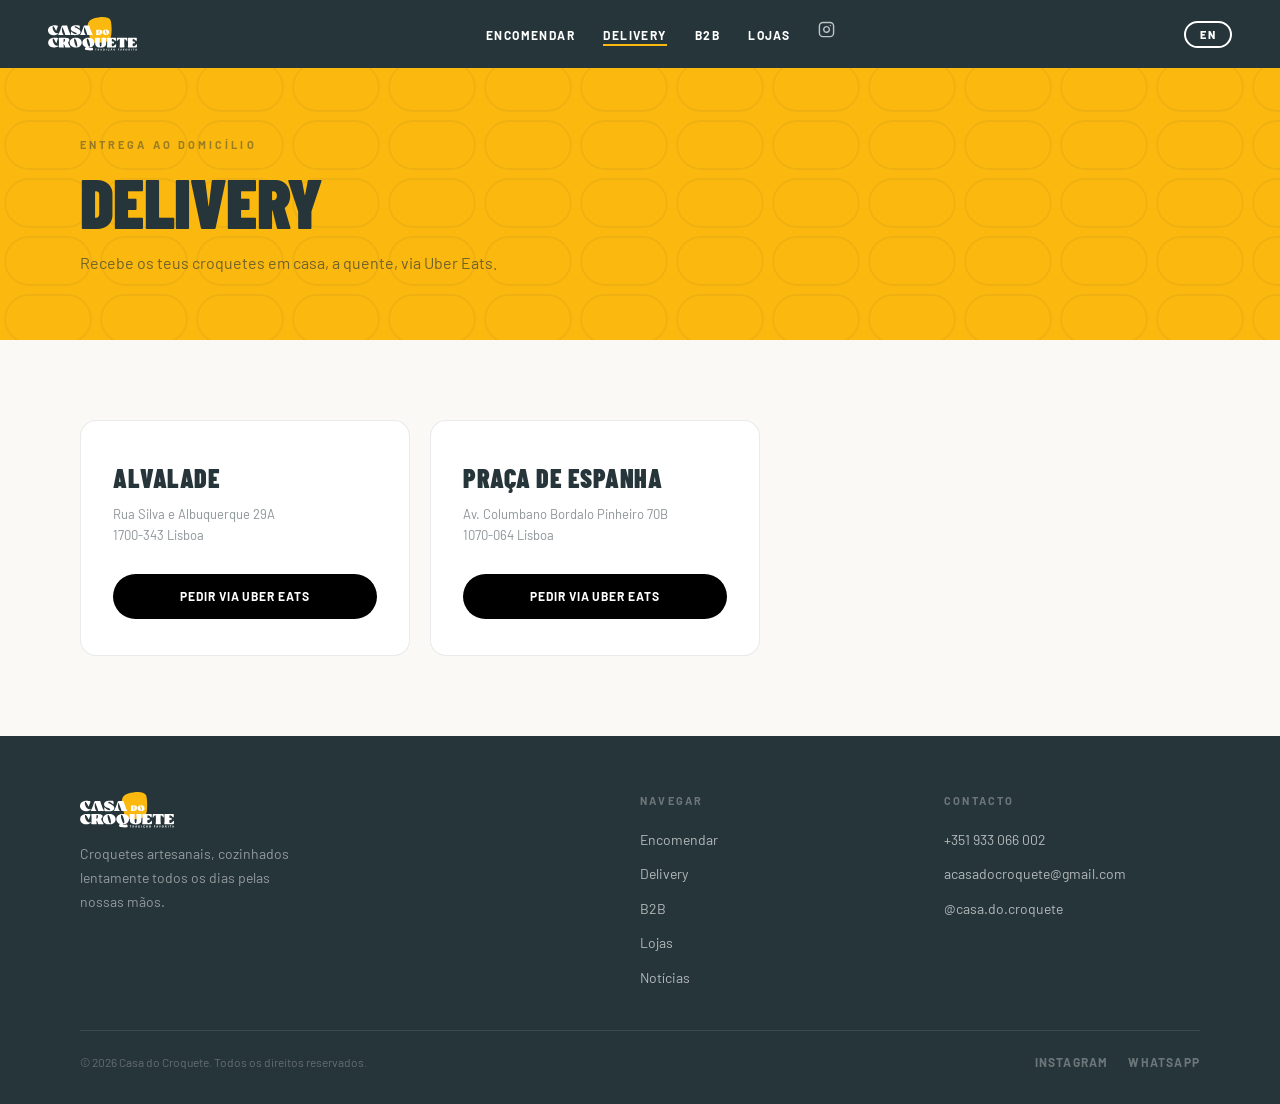
==== delivery.html @ 1cd9f9ec "Add files via upload" ====
<!DOCTYPE html>
<html lang="pt">
<head>
  <meta charset="UTF-8">
  <meta name="viewport" content="width=device-width, initial-scale=1.0">
  <title>Delivery — Casa do Croquete</title>
  <link rel="stylesheet" href="style.css">
  <style>
    .dgrid { display: grid; grid-template-columns: 1fr 1fr; gap: 20px; max-width: 680px; }
    .dcard {
      border: 1.5px solid rgba(38,53,58,.1); border-radius: 16px; padding: 36px 32px;
      background: #fff; display: flex; flex-direction: column; gap: 0;
    }
    .dstore { font-family: var(--fc); font-weight: 900; font-size: 26px; text-transform: uppercase; letter-spacing: 0.02em; margin-bottom: 6px; }
    .daddr { font-size: 13px; opacity: 0.52; line-height: 1.6; margin-bottom: 28px; flex: 1; }
    .ue-btn {
      display: flex; align-items: center; justify-content: center; gap: 8px;
      padding: 13px 20px; border-radius: 100px;
      background: #000; color: #fff;
      font-family: var(--f); font-size: 12px; font-weight: 700; letter-spacing: 0.08em; text-transform: uppercase;
      transition: opacity 0.15s;
    }
    .ue-btn:hover { opacity: 0.75; }
    @media (max-width: 600px) { .dgrid { grid-template-columns: 1fr; } }
  </style>
</head>
<body>
<nav class="nav dark" id="mainNav">
  <a href="index.html" class="nav-logo">
  <img class="logo-lgt" src="LOGO_ESCURO.svg" alt="Casa do Croquete">
  <img class="logo-drk" src="LOGO_CLARO.svg" alt="Casa do Croquete">
</a>
  <ul class="nav-links">
    <li><a href="encomendar.html" data-i18n="nav_enc">Encomendar</a></li>
    <li><a href="delivery.html" class="active">Delivery</a></li>
    <li><a href="eventos.html">B2B</a></li>
    <li><a href="lojas.html" data-i18n="nav_lojas">Lojas</a></li>
    <li><a href="https://www.instagram.com/casa.do.croquete" target="_blank" rel="noopener" class="nav-ig-link" aria-label="Instagram"><svg width="17" height="17" viewBox="0 0 24 24" fill="none" stroke="currentColor" stroke-width="2" stroke-linecap="round" stroke-linejoin="round" style="display:block"><rect x="2" y="2" width="20" height="20" rx="5" ry="5"/><path d="M16 11.37A4 4 0 1 1 12.63 8 4 4 0 0 1 16 11.37z"/><line x1="17.5" y1="6.5" x2="17.51" y2="6.5"/></svg></a></li>
  </ul>
  <div class="nav-right">
    <button class="nav-ham" id="navHam" aria-label="Menu" aria-expanded="false"><span></span><span></span><span></span></button>
    <button class="lang-btn" id="langToggle">EN</button>
  </div>
</nav>

<div class="page-hero">
  <div class="wrap">
    <span class="pg-label" data-i18n="ph_label">Entrega ao Domicílio</span>
    <h1 data-i18n="ph_title">Delivery</h1>
    <p class="pg-sub" data-i18n="ph_sub">Recebe os teus croquetes em casa, a quente, via Uber Eats.</p>
  </div>
</div>

<section class="sec">
  <div class="wrap">
    <div class="dgrid">
      <div class="dcard">
        <div class="dstore">Alvalade</div>
        <div class="daddr">Rua Silva e Albuquerque 29A<br>1700-343 Lisboa</div>
        <a href="https://www.ubereats.com/pt/store/casa-do-croquete-alvalade" target="_blank" rel="noopener" class="ue-btn" data-i18n="ue_cta">Pedir via Uber Eats</a>
      </div>
      <div class="dcard">
        <div class="dstore">Praça de Espanha</div>
        <div class="daddr">Av. Columbano Bordalo Pinheiro 70B<br>1070-064 Lisboa</div>
        <a href="https://www.ubereats.com/pt-en/store/casa-do-croquete-praca-de-espanha" target="_blank" rel="noopener" class="ue-btn" data-i18n="ue_cta">Pedir via Uber Eats</a>
      </div>
    </div>
  </div>
</section>

<footer>
  <div class="footer-grid">
    <div>
      <div class="foot-logo"><img src="LOGO_CLARO.svg" alt="Casa do Croquete"></div>
      <p class="foot-desc" data-i18n="foot_desc">Croquetes artesanais, cozinhados lentamente todos os dias pelas nossas mãos.</p>
    </div>
    <div class="foot-col">
      <h4 data-i18n="foot_nav">Navegar</h4>
      <ul>
        <li><a href="encomendar.html" data-i18n="nav_enc">Encomendar</a></li>
        <li><a href="delivery.html">Delivery</a></li>
        <li><a href="eventos.html">B2B</a></li>
        <li><a href="lojas.html" data-i18n="nav_lojas">Lojas</a></li>
        <li><a href="noticias.html" data-i18n="nav_news">Notícias</a></li>
      </ul>
    </div>
    <div class="foot-col">
      <h4 data-i18n="foot_cont">Contacto</h4>
      <ul>
        <li><a href="tel:+351933066002">+351 933 066 002</a></li>
        <li><a href="mailto:acasadocroquete@gmail.com">acasadocroquete@gmail.com</a></li>
        <li><a href="https://www.instagram.com/casa.do.croquete" target="_blank" rel="noopener">@casa.do.croquete</a></li>
      </ul>
    </div>
  </div>
  <div class="foot-bot">
    <span class="foot-copy" data-i18n="foot_copy">© 2026 Casa do Croquete. Todos os direitos reservados.</span>
    <div class="foot-soc">
      <a href="https://www.instagram.com/casa.do.croquete" target="_blank" rel="noopener">Instagram</a>
      <a href="https://wa.me/351933066002" target="_blank" rel="noopener">WhatsApp</a>
    </div>
  </div>
</footer>

<script>
const T = {
  pt: {
    nav_enc:'Encomendar', nav_lojas:'Lojas', nav_news:'Notícias', nav_cta:'Encomendar',
    ph_label:'Entrega ao Domicílio', ph_title:'Delivery',
    ph_sub:'Recebe os teus croquetes em casa, a quente, via Uber Eats.',
    ue_cta:'Pedir via Uber Eats',
    foot_desc:'Croquetes artesanais, cozinhados lentamente todos os dias pelas nossas mãos.',
    foot_nav:'Navegar', foot_cont:'Contacto', foot_copy:'© 2026 Casa do Croquete. Todos os direitos reservados.',
  },
  en: {
    nav_enc:'Order', nav_lojas:'Stores', nav_news:'News', nav_cta:'Order',
    ph_label:'Home Delivery', ph_title:'Delivery',
    ph_sub:'Get your croquettes delivered hot to your door via Uber Eats.',
    ue_cta:'Order via Uber Eats',
    foot_desc:'Artisan croquettes, slowly cooked every day by our hands.',
    foot_nav:'Navigate', foot_cont:'Contact', foot_copy:'© 2026 Casa do Croquete. All rights reserved.',
  }
};
let lang = localStorage.getItem('lang') || 'pt';
function applyLang(l) {
  document.querySelectorAll('[data-i18n]').forEach(el=>{if(T[l]?.[el.dataset.i18n]!==undefined)el.textContent=T[l][el.dataset.i18n];});
  document.getElementById('langToggle').textContent=l==='pt'?'EN':'PT';
  document.documentElement.lang=l; localStorage.setItem('lang',l);
}
document.getElementById('langToggle').addEventListener('click',()=>{lang=lang==='pt'?'en':'pt';applyLang(lang);});
applyLang(lang);

(function(){
  var ham = document.getElementById('navHam');
  var links = document.querySelector('.nav-links');
  if (!ham || !links) return;
  ham.addEventListener('click', function() {
    var open = links.classList.toggle('open');
    ham.classList.toggle('open', open);
    ham.setAttribute('aria-expanded', open);
    document.body.style.overflow = open ? 'hidden' : '';
  });
  links.querySelectorAll('a').forEach(function(a) {
    a.addEventListener('click', function() {
      links.classList.remove('open');
      ham.classList.remove('open');
      ham.setAttribute('aria-expanded', 'false');
      document.body.style.overflow = '';
    });
  });
})();
</script>
</body>
</html>
---- style.css ----
@import url('https://fonts.googleapis.com/css2?family=Barlow:wght@400;500;600;700;800;900&family=Barlow+Condensed:wght@700;800;900&display=swap');

:root {
  --y: #fbb80f;
  --d: #26353a;
  --w: #faf9f5;
  --f: 'Barlow', sans-serif;
  --fc: 'Barlow Condensed', sans-serif;
}

*, *::before, *::after { box-sizing: border-box; margin: 0; padding: 0; }
html { scroll-behavior: smooth; }
body { font-family: var(--f); color: var(--d); background: var(--w); line-height: 1.6; }
a { color: inherit; text-decoration: none; }
button { cursor: pointer; font-family: var(--f); border: none; background: none; }

/* NAV */
.nav {
  position: fixed; top: 0; left: 0; right: 0; z-index: 1000;
  display: flex; align-items: center; justify-content: space-between;
  padding: 0 48px; height: 68px; transition: background 0.3s;
}
.nav.dark { background: var(--d); }
.nav-logo img { height: 34px; width: auto; display: block; }
.nav-logo .logo-drk { display: none; }
.nav.dark .nav-logo .logo-lgt { display: none; }
.nav.dark .nav-logo .logo-drk { display: block; }
.nav-links { display: flex; gap: 28px; list-style: none; }
.nav-links a {
  font-size: 12px; font-weight: 700; letter-spacing: 0.12em; text-transform: uppercase;
  color: var(--d); transition: opacity 0.2s;
}
.nav.dark .nav-links a { color: #fff; }
.nav-links .nav-ig-link { display: flex; align-items: center; opacity: 0.7; }
.nav-links .nav-ig-link:hover { opacity: 1; }
.nav-links a:hover { opacity: 0.55; }
.nav-links a.active { opacity: 1; border-bottom: 2px solid var(--y); padding-bottom: 2px; }
.nav-right { display: flex; align-items: center; gap: 14px; }
.lang-btn {
  padding: 5px 14px; border-radius: 100px;
  border: 2px solid var(--d); color: var(--d);
  font-size: 11px; font-weight: 800; letter-spacing: 0.12em; transition: opacity 0.2s;
}
.nav.dark .lang-btn { border-color: #fff; color: #fff; }
.lang-btn:hover { opacity: 0.6; }
.nav-cta {
  padding: 10px 22px; border-radius: 100px;
  background: var(--y); color: var(--d);
  font-size: 12px; font-weight: 800; letter-spacing: 0.08em; text-transform: uppercase;
  transition: transform 0.15s, box-shadow 0.15s; display: inline-block;
}
.nav-cta:hover { transform: translateY(-1px); box-shadow: 0 4px 16px rgba(251,184,15,.55); }

/* PAGE HERO (subpages) */
.page-hero {
  background: var(--y); padding: 136px 48px 64px;
  position: relative; overflow: hidden;
}
.page-hero::before {
  content: ''; position: absolute; inset: 0; pointer-events: none;
  background-image: url("data:image/svg+xml,%3Csvg width='76' height='46' viewBox='0 0 76 46' xmlns='http://www.w3.org/2000/svg'%3E%3Crect x='4' y='4' width='68' height='38' rx='19' fill='none' stroke='%2326353a' stroke-width='1.5'/%3E%3C/svg%3E");
  background-size: 96px 58px; opacity: 0.055;
}
.pg-label {
  font-size: 11px; font-weight: 700; letter-spacing: 0.28em; text-transform: uppercase;
  opacity: 0.45; display: block; margin-bottom: 12px; position: relative;
}
.page-hero h1 {
  font-family: var(--fc); font-weight: 900;
  font-size: clamp(40px, 5.5vw, 72px); letter-spacing: -0.01em;
  text-transform: uppercase; line-height: 1; color: var(--d); position: relative;
}
.page-hero .pg-sub {
  font-size: 16px; color: var(--d); opacity: 0.65; margin-top: 14px;
  max-width: 500px; position: relative; text-wrap: pretty;
}

/* SECTIONS */
.sec { padding: 80px 48px; }
.sec.dk { background: var(--d); color: #fff; }
.sec.yw { background: var(--y); }
.wrap { max-width: 1120px; margin: 0 auto; }
.sh { margin-bottom: 52px; }
.slabel {
  font-size: 11px; font-weight: 700; letter-spacing: 0.28em; text-transform: uppercase;
  opacity: 0.45; display: block; margin-bottom: 10px;
}
.sec.dk .slabel { color: var(--y); opacity: 1; }
.stitle {
  font-family: var(--fc); font-weight: 900;
  font-size: clamp(32px, 4vw, 52px); letter-spacing: -0.01em;
  text-transform: uppercase; line-height: 1;
}
.ssub { font-size: 15px; opacity: 0.62; margin-top: 12px; max-width: 500px; text-wrap: pretty; }

/* BUTTONS */
.btn-d {
  padding: 15px 36px; border-radius: 100px; background: var(--d); color: #fff;
  font-size: 13px; font-weight: 700; letter-spacing: 0.08em; text-transform: uppercase;
  transition: transform 0.15s, box-shadow 0.15s; display: inline-block;
}
.btn-d:hover { transform: translateY(-2px); box-shadow: 0 8px 24px rgba(38,53,58,.35); }
.btn-y {
  padding: 15px 36px; border-radius: 100px; background: var(--y); color: var(--d);
  font-size: 13px; font-weight: 700; letter-spacing: 0.08em; text-transform: uppercase;
  transition: transform 0.15s, box-shadow 0.15s; display: inline-block;
}
.btn-y:hover { transform: translateY(-2px); box-shadow: 0 8px 24px rgba(251,184,15,.45); }
.btn-ol {
  padding: 13px 36px; border-radius: 100px; border: 2px solid var(--d); color: var(--d);
  font-size: 13px; font-weight: 700; letter-spacing: 0.08em; text-transform: uppercase;
  transition: all 0.15s; display: inline-block;
}
.btn-ol:hover { background: var(--d); color: #fff; }

/* FORMS (dark context) */
.frow { display: grid; grid-template-columns: 1fr 1fr; gap: 14px; margin-bottom: 14px; }
.frow.s1 { grid-template-columns: 1fr; }
.fg { display: flex; flex-direction: column; gap: 5px; }
.fg label { font-size: 11px; font-weight: 700; letter-spacing: 0.12em; text-transform: uppercase; opacity: 0.42; color: rgba(255,255,255,.7); }
.fg input, .fg select, .fg textarea {
  background: rgba(255,255,255,.08); border: 1.5px solid rgba(255,255,255,.12);
  border-radius: 6px; padding: 11px 14px;
  font-family: var(--f); font-size: 15px; color: #fff;
  outline: none; transition: border-color 0.2s; appearance: none; width: 100%;
}
.fg input:focus, .fg select:focus, .fg textarea:focus { border-color: var(--y); }
.fg select option { background: var(--d); }
.fg textarea { resize: vertical; min-height: 88px; }

/* FOOTER */
footer { background: var(--d); color: #fff; padding: 56px 48px 32px; }
.footer-grid { display: grid; grid-template-columns: 2fr 1fr 1fr; gap: 48px; max-width: 1120px; margin: 0 auto 40px; }
.foot-logo img { height: 36px; width: auto; margin-bottom: 14px; display: block; }
.foot-desc { font-size: 14px; opacity: 0.5; line-height: 1.7; max-width: 260px; text-wrap: pretty; }
.foot-col h4 { font-size: 11px; font-weight: 700; letter-spacing: 0.2em; text-transform: uppercase; opacity: 0.32; margin-bottom: 16px; }
.foot-col ul { list-style: none; display: flex; flex-direction: column; gap: 9px; }
.foot-col ul a { font-size: 14px; opacity: 0.65; transition: opacity 0.2s; }
.foot-col ul a:hover { opacity: 1; }
.foot-bot { border-top: 1px solid rgba(255,255,255,.1); padding-top: 22px; max-width: 1120px; margin: 0 auto; display: flex; justify-content: space-between; align-items: center; }
.foot-copy { font-size: 12px; opacity: 0.28; }
.foot-soc { display: flex; gap: 20px; }
.foot-soc a { font-size: 12px; font-weight: 700; letter-spacing: 0.1em; text-transform: uppercase; opacity: 0.32; transition: opacity 0.2s; }
.foot-soc a:hover { opacity: 1; }

/* HAMBURGER */
.nav-ham {
  display: none;
  flex-direction: column;
  justify-content: center;
  gap: 5px;
  width: 36px; height: 36px;
  background: none; border: none; cursor: pointer; padding: 4px;
}
.nav-ham span {
  display: block; width: 22px; height: 2px;
  background: var(--d); border-radius: 2px;
  transition: transform 0.25s, opacity 0.2s;
}
.nav.dark .nav-ham span { background: #fff; }
.nav-ham.open span:nth-child(1) { transform: translateY(7px) rotate(45deg); }
.nav-ham.open span:nth-child(2) { opacity: 0; transform: scaleX(0); }
.nav-ham.open span:nth-child(3) { transform: translateY(-7px) rotate(-45deg); }

/* RESPONSIVE */
@media (max-width: 760px) {
  .nav { padding: 0 20px; }
  .nav-ham { display: flex; }
  .nav-links {
    display: none;
    position: fixed; top: 68px; left: 0; right: 0; bottom: 0;
    background: var(--d); flex-direction: column;
    padding: 16px 0; gap: 0; z-index: 999;
    overflow-y: auto;
  }
  .nav-links.open { display: flex; }
  .nav-links li { border-bottom: 1px solid rgba(255,255,255,.07); }
  .nav-links a {
    display: block; padding: 16px 24px;
    color: #fff !important; font-size: 15px; letter-spacing: 0.08em;
  }
  .nav-links .nav-ig-link { padding: 16px 24px; }
  .sec { padding: 56px 20px; }
  .page-hero { padding: 120px 20px 48px; }
  .footer-grid { grid-template-columns: 1fr; gap: 28px; }
  footer { padding: 40px 20px 24px; }
  .frow { grid-template-columns: 1fr; }
}
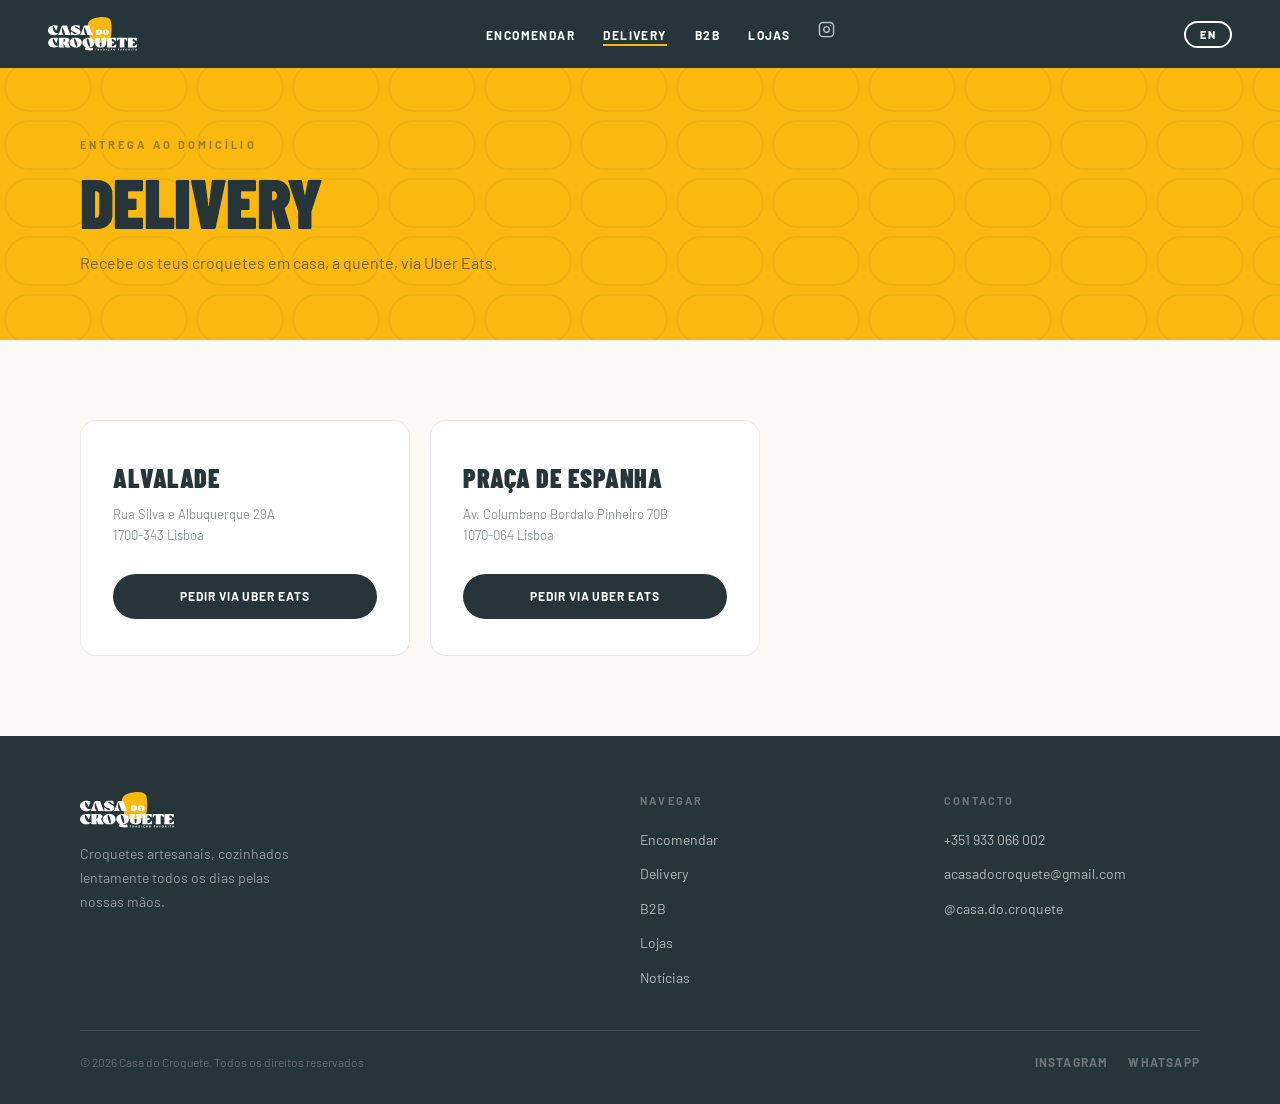
==== commit a59b0e29: "Add files via upload" ====
--- a/delivery.html
+++ b/delivery.html
@@ -16,7 +16,7 @@
     .ue-btn {
       display: flex; align-items: center; justify-content: center; gap: 8px;
       padding: 13px 20px; border-radius: 100px;
-      background: #000; color: #fff;
+      background: #26353a; color: #fff;
       font-family: var(--f); font-size: 12px; font-weight: 700; letter-spacing: 0.08em; text-transform: uppercase;
       transition: opacity 0.15s;
     }
@@ -57,12 +57,12 @@
       <div class="dcard">
         <div class="dstore">Alvalade</div>
         <div class="daddr">Rua Silva e Albuquerque 29A<br>1700-343 Lisboa</div>
-        <a href="https://www.ubereats.com/pt/store/casa-do-croquete-alvalade" target="_blank" rel="noopener" class="ue-btn" data-i18n="ue_cta">Pedir via Uber Eats</a>
+        <a href="https://www.ubereats.com/pt/store/casa-do-croquete-alvalade/Jgcj5_TuXsm9P0b6YVvPiw?srsltid=AfmBOoro_4jiN48xVhc8mropG_sr8ZD3MEz7K0gJQ0Awbg1c_E-rCNqL" target="_blank" rel="noopener" class="ue-btn" data-i18n="ue_cta">Pedir via Uber Eats</a>
       </div>
       <div class="dcard">
         <div class="dstore">Praça de Espanha</div>
         <div class="daddr">Av. Columbano Bordalo Pinheiro 70B<br>1070-064 Lisboa</div>
-        <a href="https://www.ubereats.com/pt-en/store/casa-do-croquete-praca-de-espanha" target="_blank" rel="noopener" class="ue-btn" data-i18n="ue_cta">Pedir via Uber Eats</a>
+        <a href="https://www.ubereats.com/pt-en/store/casa-do-croquete-praca-de-espanha/Un-nlTqeXPuVj6dueWroew?srsltid=AfmBOopFMGbMbvsegsacQS2wm_RFmEeVyHqETvFiwLsk7s3A6MycIwoS" target="_blank" rel="noopener" class="ue-btn" data-i18n="ue_cta">Pedir via Uber Eats</a>
       </div>
     </div>
   </div>
--- a/style.css
+++ b/style.css
@@ -119,9 +119,9 @@
 .fg { display: flex; flex-direction: column; gap: 5px; }
 .fg label { font-size: 11px; font-weight: 700; letter-spacing: 0.12em; text-transform: uppercase; opacity: 0.42; color: rgba(255,255,255,.7); }
 .fg input, .fg select, .fg textarea {
-  background: rgba(255,255,255,.08); border: 1.5px solid rgba(255,255,255,.12);
+  background: #fff; border: 1.5px solid rgba(255,255,255,.18);
   border-radius: 6px; padding: 11px 14px;
-  font-family: var(--f); font-size: 15px; color: #fff;
+  font-family: var(--f); font-size: 15px; color: var(--d);
   outline: none; transition: border-color 0.2s; appearance: none; width: 100%;
 }
 .fg input:focus, .fg select:focus, .fg textarea:focus { border-color: var(--y); }
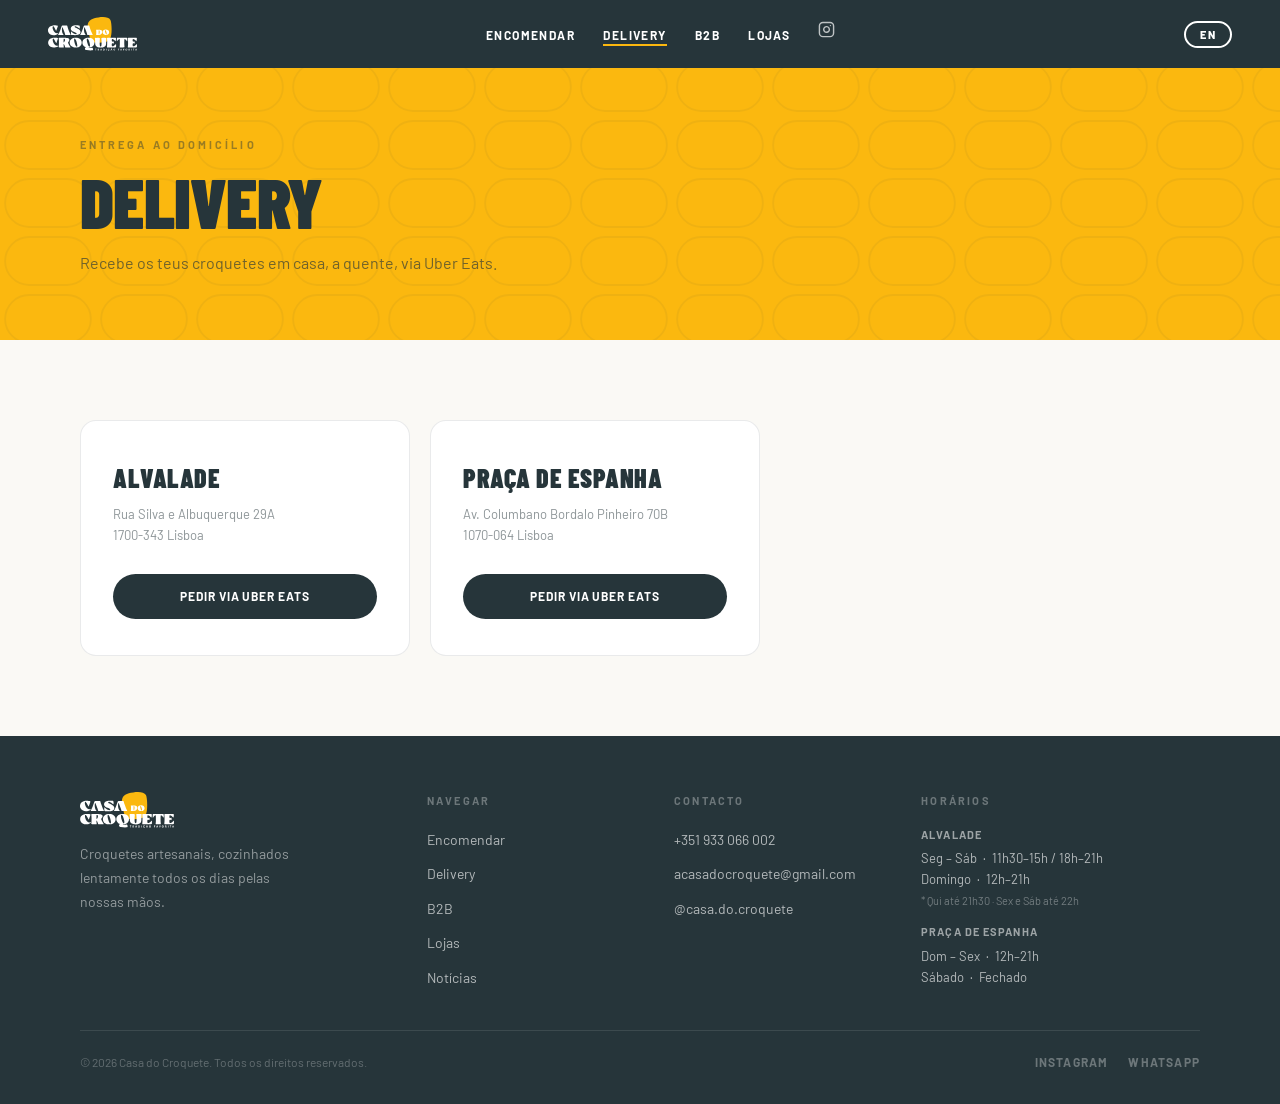
==== commit 89895b88: "Add files via upload" ====
--- a/delivery.html
+++ b/delivery.html
@@ -3,6 +3,7 @@
 <head>
   <meta charset="UTF-8">
   <meta name="viewport" content="width=device-width, initial-scale=1.0">
+  <link rel="icon" type="image/svg+xml" href="favicon.svg">
   <title>Delivery — Casa do Croquete</title>
   <link rel="stylesheet" href="style.css">
   <style>
@@ -92,6 +93,16 @@
         <li><a href="https://www.instagram.com/casa.do.croquete" target="_blank" rel="noopener">@casa.do.croquete</a></li>
       </ul>
     </div>
+    <div class="foot-col">
+      <h4>Horários</h4>
+      <p class="fh-store">Alvalade</p>
+      <p class="fh-row">Seg – Sáb &nbsp;·&nbsp; 11h30–15h / 18h–21h</p>
+      <p class="fh-row">Domingo &nbsp;·&nbsp; 12h–21h</p>
+      <p class="fh-note">* Qui até 21h30 · Sex e Sáb até 22h</p>
+      <p class="fh-store">Praça de Espanha</p>
+      <p class="fh-row">Dom – Sex &nbsp;·&nbsp; 12h–21h</p>
+      <p class="fh-row">Sábado &nbsp;·&nbsp; Fechado</p>
+    </div>
   </div>
   <div class="foot-bot">
     <span class="foot-copy" data-i18n="foot_copy">© 2026 Casa do Croquete. Todos os direitos reservados.</span>
--- a/style.css
+++ b/style.css
@@ -128,9 +128,44 @@
 .fg select option { background: var(--d); }
 .fg textarea { resize: vertical; min-height: 88px; }
 
+/* CAROUSEL */
+.sec-carousel { background: var(--w); padding: 20px 0; overflow: hidden; position: relative; }
+.carousel-track-wrap { overflow: hidden; position: relative; }
+.carousel-track {
+  display: flex; gap: 4px; padding: 0 48px;
+  transition: transform 0.5s cubic-bezier(0.25, 0.46, 0.45, 0.94);
+  will-change: transform;
+}
+.cs {
+  flex: 0 0 calc(33.333% - 8px); min-width: 0;
+  border-radius: 10px; overflow: hidden; aspect-ratio: 3/4;
+}
+.cs img { width: 100%; height: 100%; object-fit: cover; display: block; filter: brightness(0.92); transition: filter 0.3s; }
+.cs:hover img { filter: brightness(1); }
+.carousel-nav {
+  position: absolute; bottom: 32px; right: 48px;
+  display: flex; gap: 10px; z-index: 2;
+}
+.car-btn {
+  width: 44px; height: 44px; border-radius: 50%;
+  border: 1.5px solid rgba(38,53,58,.2); color: rgba(38,53,58,.5);
+  font-size: 18px; display: flex; align-items: center; justify-content: center;
+  transition: all 0.15s; background: transparent;
+}
+.car-btn:hover { border-color: var(--d); color: var(--d); }
+@media (max-width: 760px) {
+  .cs { flex: 0 0 calc(80% - 6px); }
+  .carousel-track { padding: 0 20px; }
+  .carousel-nav { padding: 16px 20px 0; }
+}
+
 /* FOOTER */
 footer { background: var(--d); color: #fff; padding: 56px 48px 32px; }
-.footer-grid { display: grid; grid-template-columns: 2fr 1fr 1fr; gap: 48px; max-width: 1120px; margin: 0 auto 40px; }
+.footer-grid { display: grid; grid-template-columns: 1.5fr 1fr 1fr 1.4fr; gap: 48px; max-width: 1120px; margin: 0 auto 40px; }
+.fh-store { font-size: 11px; font-weight: 700; letter-spacing: 0.1em; text-transform: uppercase; opacity: 0.55; margin-bottom: 5px; margin-top: 14px; }
+.fh-store:first-child { margin-top: 0; }
+.fh-row { font-size: 13px; opacity: 0.65; line-height: 1.6; }
+.fh-note { font-size: 11px; opacity: 0.35; margin-top: 3px; line-height: 1.5; }
 .foot-logo img { height: 36px; width: auto; margin-bottom: 14px; display: block; }
 .foot-desc { font-size: 14px; opacity: 0.5; line-height: 1.7; max-width: 260px; text-wrap: pretty; }
 .foot-col h4 { font-size: 11px; font-weight: 700; letter-spacing: 0.2em; text-transform: uppercase; opacity: 0.32; margin-bottom: 16px; }
